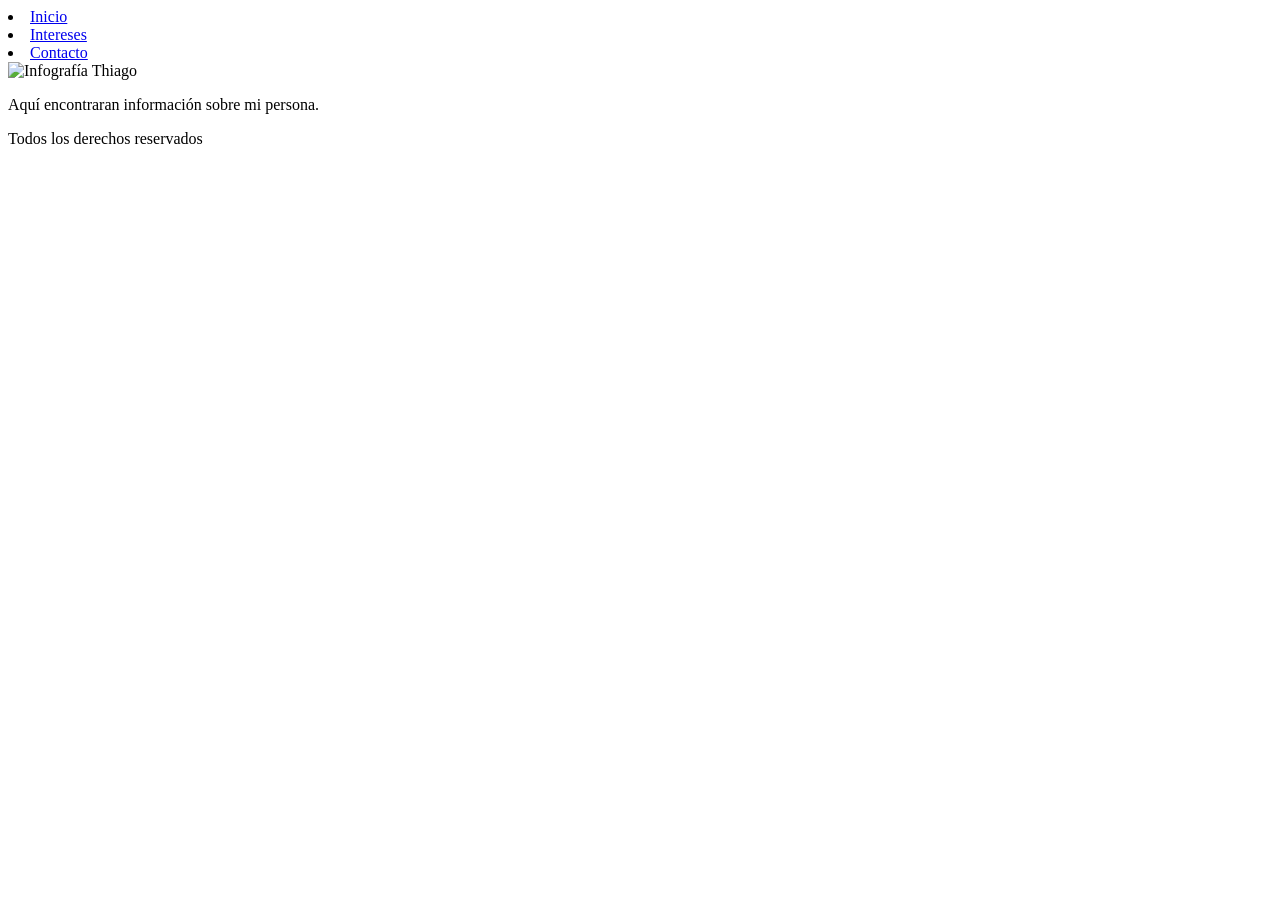
==== index.html @ ac8d024b "v1.0 Versión inicial" ====
<!DOCTYPE html>
<html lang="es">
<head>
    <meta charset="UTF-8">
    <meta name="viewport" content="width=device-width, initial-scale=1.0">
    <title>Mi primer sitio</title>
</head>
<body>
    <header>
        <nav>
            <li><a href="index.html">Inicio</a></li>
            <li><a href="intereses.html">Intereses</a></li>
            <li><a href="Contacto.html">Contacto</a></li>
        </nav>
    </header>
    <main>
        <img src="img/foto.png" alt="Infografía Thiago">
        <p>Aquí encontraran información sobre mi persona.</p>
    </main>
    <footer>
<p>Todos los derechos reservados</p>
    </footer>
</body>
</html>
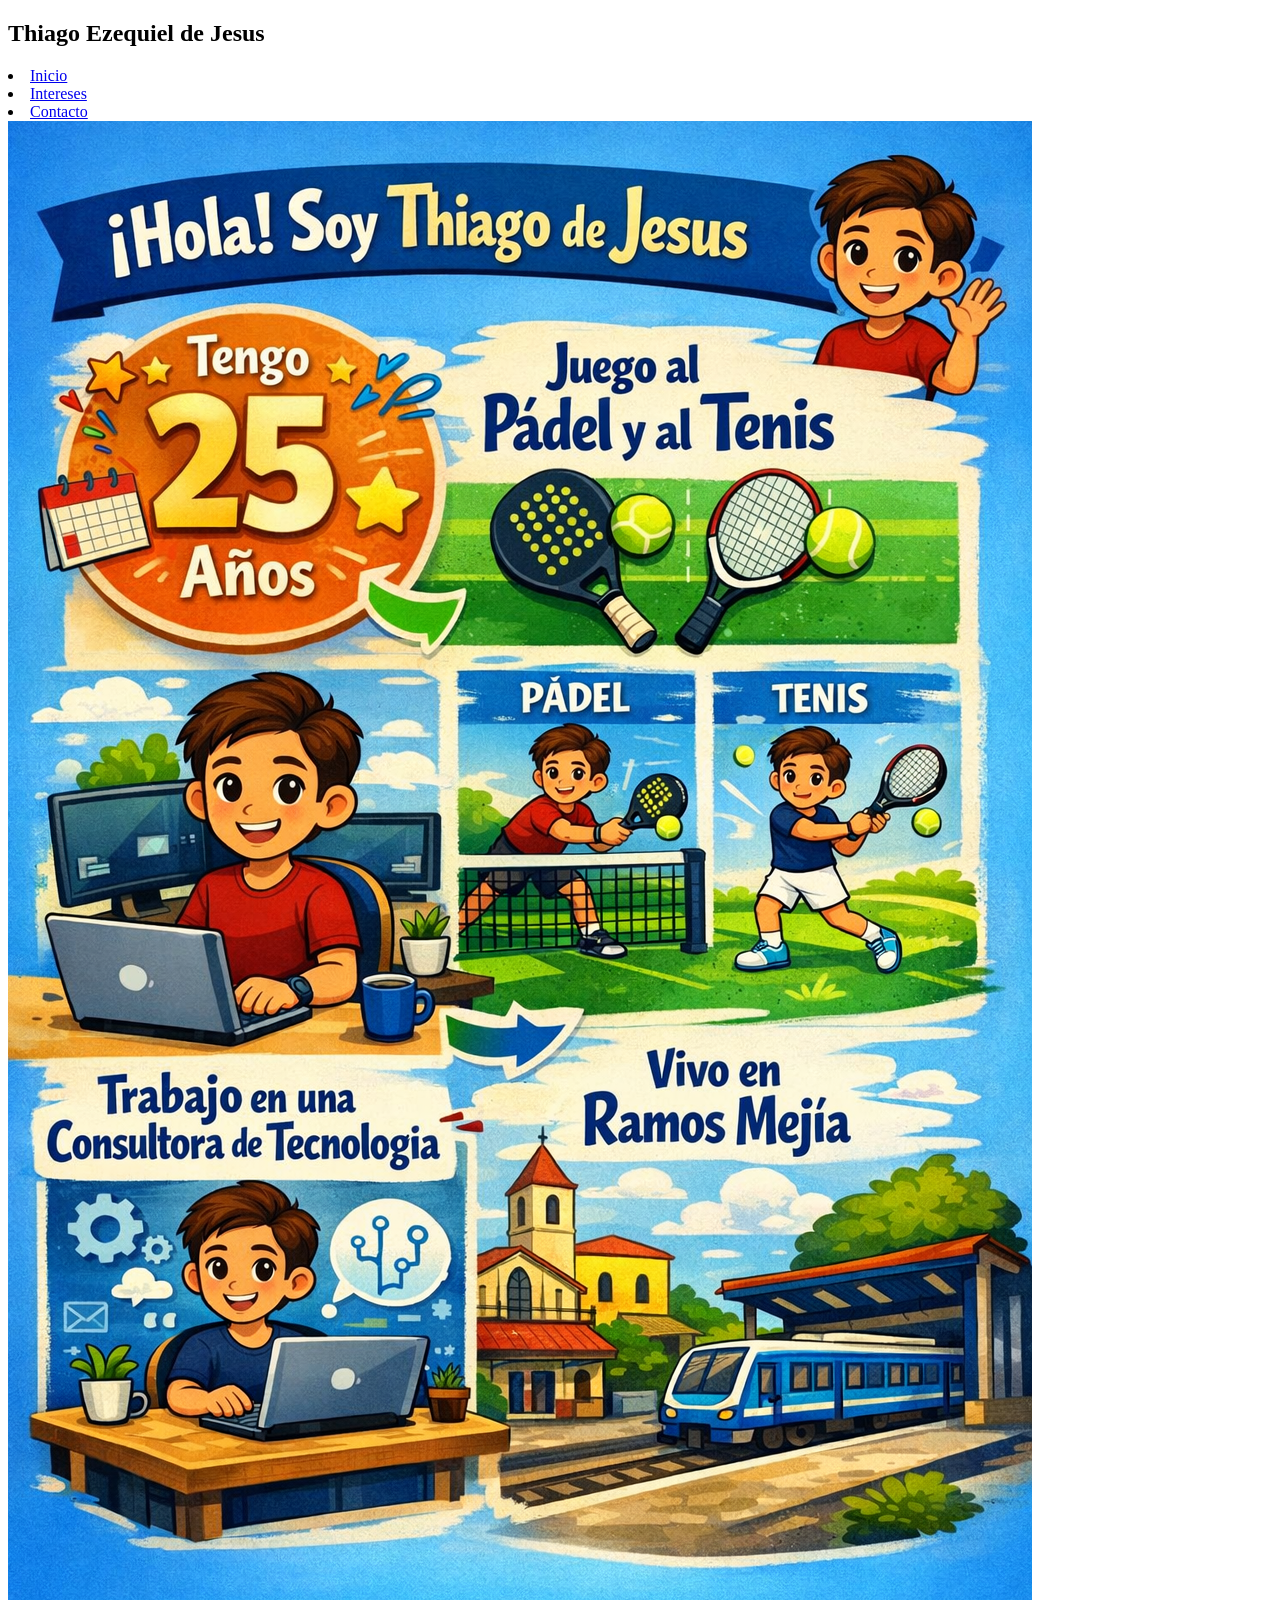
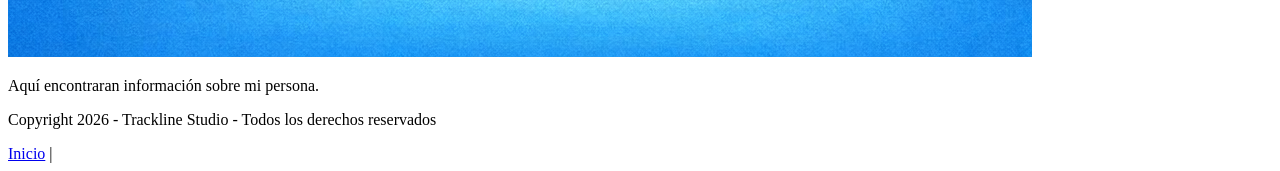
==== commit 6d273dbc: "Update index - Tarea 4.html" ====
--- a/index.html
+++ b/index.html
@@ -3,22 +3,30 @@
 <head>
     <meta charset="UTF-8">
     <meta name="viewport" content="width=device-width, initial-scale=1.0">
-    <title>Mi primer sitio</title>
+    <title>Thiago Ezequiel de Jesus</title>
+    <link rel="stylesheet" href="estilos.css">
 </head>
-<body>
-    <header>
+<body class="home-page">
+    <header class="site-header">
         <nav>
+            <h2>Thiago Ezequiel de Jesus</h2>
             <li><a href="index.html">Inicio</a></li>
             <li><a href="intereses.html">Intereses</a></li>
-            <li><a href="Contacto.html">Contacto</a></li>
+            <li><a href="contacto.html">Contacto</a></li>
+        </nav>
         </nav>
     </header>
-    <main>
+    <main class="page-shell">
         <img src="img/foto.png" alt="Infografía Thiago">
         <p>Aquí encontraran información sobre mi persona.</p>
     </main>
-    <footer>
-<p>Todos los derechos reservados</p>
+    <footer class="site-footer">
+        <div class="footer-inner">
+            <p>Copyright 2026 - Trackline Studio - Todos los derechos reservados</p>
+            <div class="footer-bottom">
+                <a href="index.html">Inicio</a> |
+            </div>
+        </div>
     </footer>
 </body>
-</html>+</html>
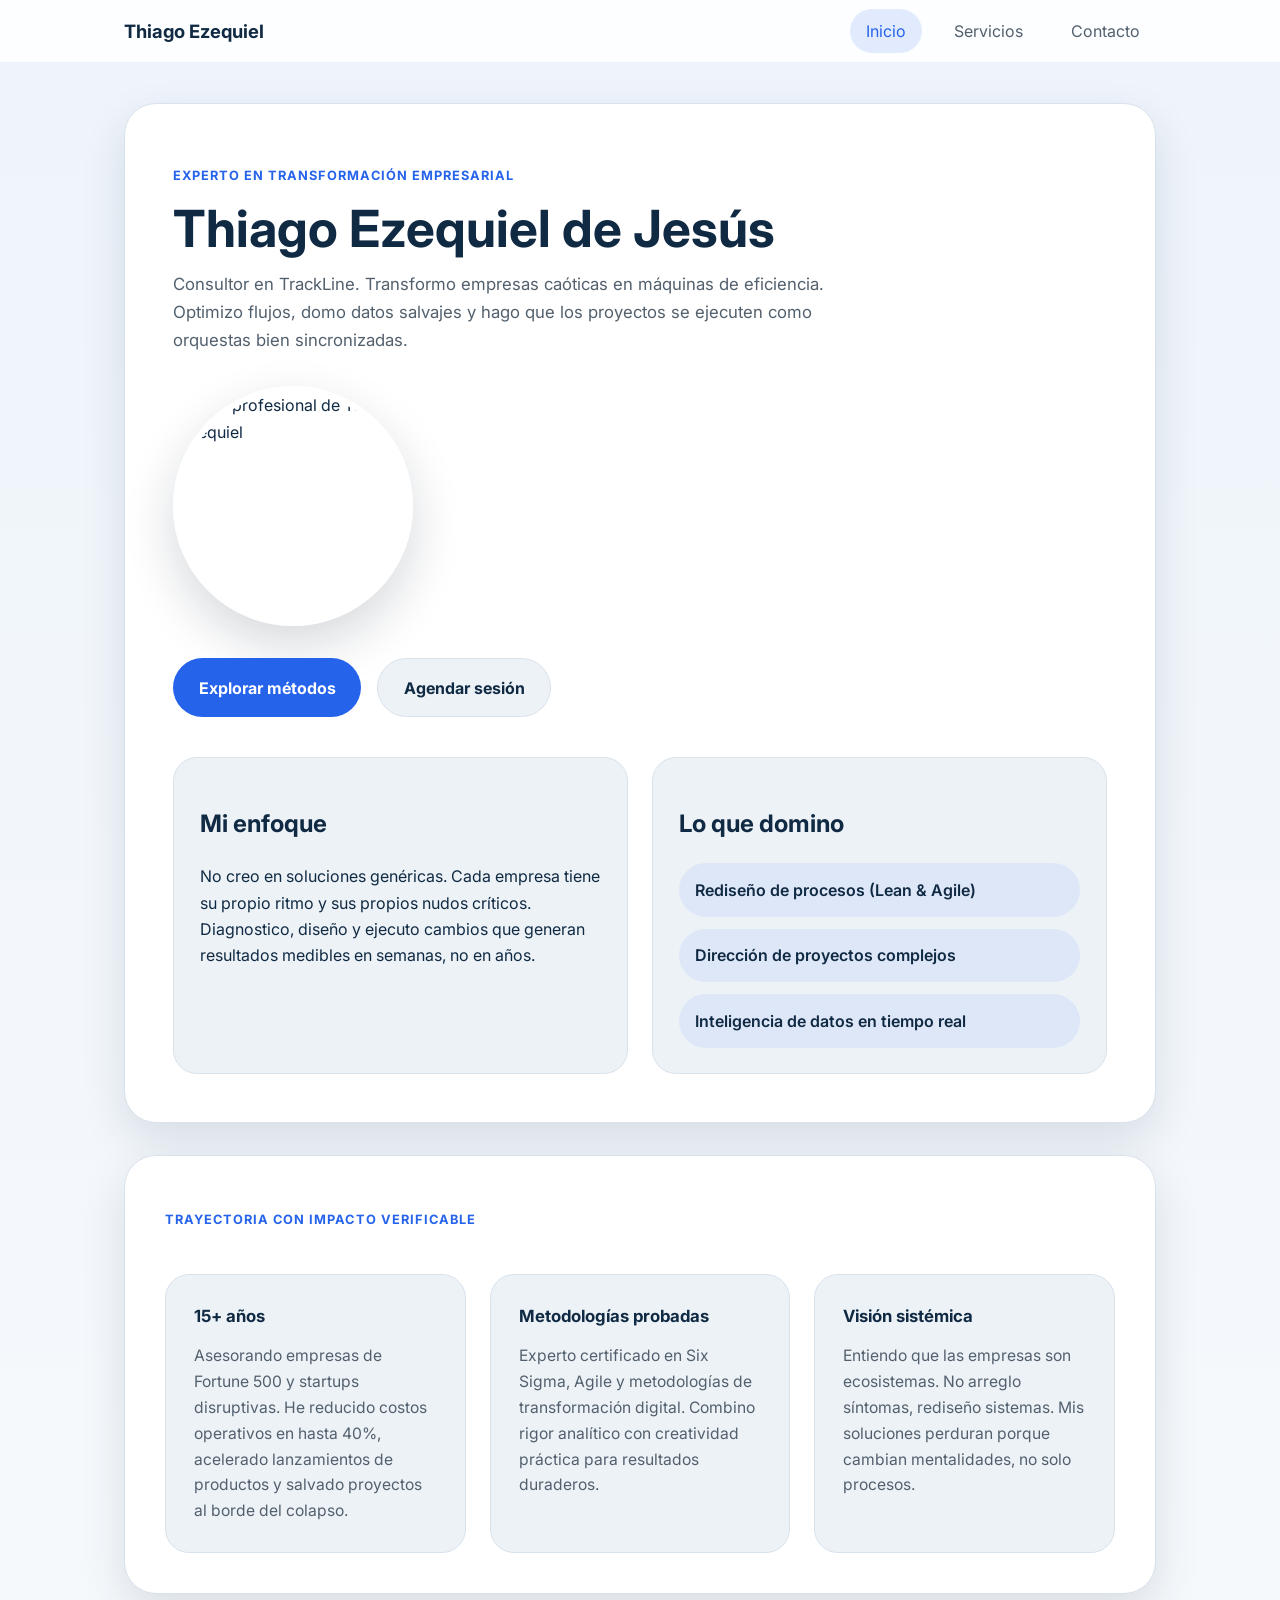
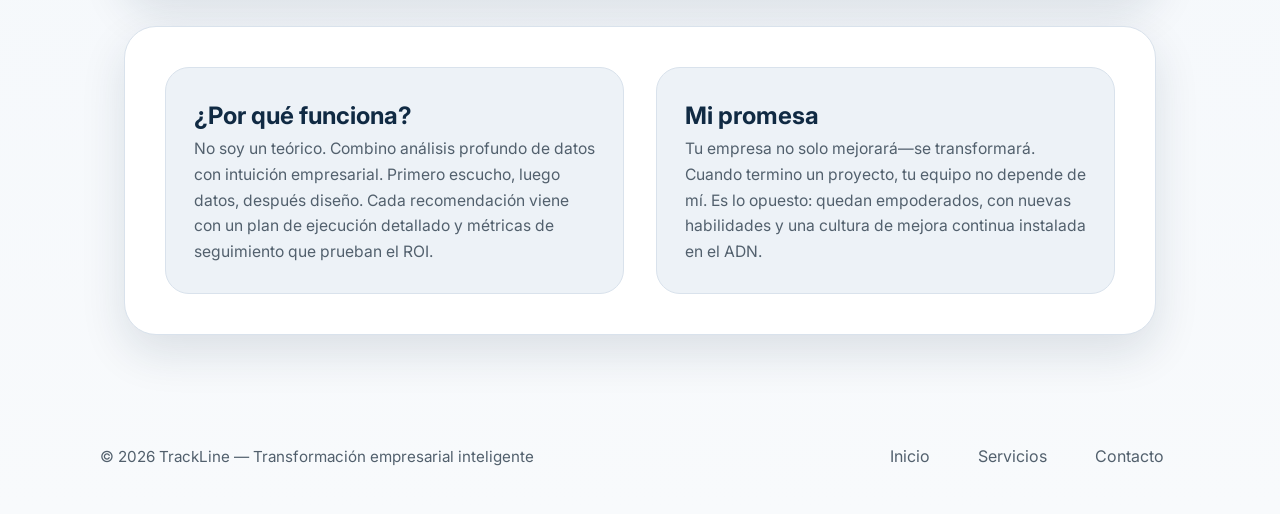
==== commit 5d08185a: "Actualización a perfil profesional" ====
--- a/index.html
+++ b/index.html
@@ -3,29 +3,92 @@
 <head>
     <meta charset="UTF-8">
     <meta name="viewport" content="width=device-width, initial-scale=1.0">
-    <title>Thiago Ezequiel de Jesus</title>
+    <title>Thiago Ezequiel — Consultor en TrackLine</title>
     <link rel="stylesheet" href="estilos.css">
 </head>
-<body class="home-page">
+<body>
     <header class="site-header">
-        <nav>
-            <h2>Thiago Ezequiel de Jesus</h2>
-            <li><a href="index.html">Inicio</a></li>
-            <li><a href="intereses.html">Intereses</a></li>
-            <li><a href="contacto.html">Contacto</a></li>
-        </nav>
-        </nav>
+        <div class="nav-inner">
+            <a class="brand" href="index.html">Thiago Ezequiel</a>
+            <nav aria-label="Navegación principal">
+                <ul>
+                    <li><a href="index.html" class="active">Inicio</a></li>
+                    <li><a href="intereses.html">Servicios</a></li>
+                    <li><a href="contacto.html">Contacto</a></li>
+                </ul>
+            </nav>
+        </div>
     </header>
+
     <main class="page-shell">
-        <img src="img/foto.png" alt="Infografía Thiago">
-        <p>Aquí encontraran información sobre mi persona.</p>
+        <section class="hero-panel">
+            <p class="eyebrow">Experto en transformación empresarial</p>
+            <h1>Thiago Ezequiel de Jesús</h1>
+            <p class="hero-copy">Consultor en TrackLine. Transformo empresas caóticas en máquinas de eficiencia. Optimizo flujos, domo datos salvajes y hago que los proyectos se ejecuten como orquestas bien sincronizadas.</p>
+
+            <div class="hero-portrait">
+                <img class="profile-image" src="img/foto.jpg" alt="Foto profesional de Thiago Ezequiel">
+            </div>
+
+            <div class="hero-actions">
+                <a class="btn btn-primary" href="intereses.html">Explorar métodos</a>
+                <a class="btn btn-secondary" href="contacto.html">Agendar sesión</a>
+            </div>
+
+            <div class="hero-grid">
+                <article>
+                    <h2>Mi enfoque</h2>
+                    <p>No creo en soluciones genéricas. Cada empresa tiene su propio ritmo y sus propios nudos críticos. Diagnostico, diseño y ejecuto cambios que generan resultados medibles en semanas, no en años.</p>
+                </article>
+                <article>
+                    <h2>Lo que domino</h2>
+                    <ul class="hero-list">
+                        <li>Rediseño de procesos (Lean & Agile)</li>
+                        <li>Dirección de proyectos complejos</li>
+                        <li>Inteligencia de datos en tiempo real</li>
+                    </ul>
+                </article>
+            </div>
+        </section>
+
+        <section class="section-block">
+            <p class="section-label">Trayectoria con impacto verificable</p>
+            <div class="cards-grid">
+                <article class="card">
+                    <strong>15+ años</strong>
+                    <p>Asesorando empresas de Fortune 500 y startups disruptivas. He reducido costos operativos en hasta 40%, acelerado lanzamientos de productos y salvado proyectos al borde del colapso.</p>
+                </article>
+                <article class="card">
+                    <strong>Metodologías probadas</strong>
+                    <p>Experto certificado en Six Sigma, Agile y metodologías de transformación digital. Combino rigor analítico con creatividad práctica para resultados duraderos.</p>
+                </article>
+                <article class="card">
+                    <strong>Visión sistémica</strong>
+                    <p>Entiendo que las empresas son ecosistemas. No arreglo síntomas, rediseño sistemas. Mis soluciones perduran porque cambian mentalidades, no solo procesos.</p>
+                </article>
+            </div>
+        </section>
+
+        <section class="section-block split-block">
+            <article>
+                <h2>¿Por qué funciona?</h2>
+                <p>No soy un teórico. Combino análisis profundo de datos con intuición empresarial. Primero escucho, luego datos, después diseño. Cada recomendación viene con un plan de ejecución detallado y métricas de seguimiento que prueban el ROI.</p>
+            </article>
+            <article>
+                <h2>Mi promesa</h2>
+                <p>Tu empresa no solo mejorará—se transformará. Cuando termino un proyecto, tu equipo no depende de mí. Es lo opuesto: quedan empoderados, con nuevas habilidades y una cultura de mejora continua instalada en el ADN.</p>
+            </article>
+        </section>
     </main>
+
     <footer class="site-footer">
         <div class="footer-inner">
-            <p>Copyright 2026 - Trackline Studio - Todos los derechos reservados</p>
-            <div class="footer-bottom">
-                <a href="index.html">Inicio</a> |
-            </div>
+            <p>© 2026 TrackLine — Transformación empresarial inteligente</p>
+            <nav aria-label="Navegación secundaria">
+                <a href="index.html">Inicio</a>
+                <a href="intereses.html">Servicios</a>
+                <a href="contacto.html">Contacto</a>
+            </nav>
         </div>
     </footer>
 </body>
--- a/estilos.css
+++ b/estilos.css
@@ -0,0 +1,411 @@
+@import url("https://fonts.googleapis.com/css2?family=Inter:wght@400;500;600;700&display=swap");
+
+:root {
+    --bg: #f5f7fb;
+    --surface: #ffffff;
+    --surface-strong: #edf2f7;
+    --text: #102a43;
+    --muted: #52606d;
+    --accent: #2563eb;
+    --accent-soft: rgba(37, 99, 235, 0.12);
+    --border: #d9e2ec;
+    --shadow: 0 18px 45px rgba(16, 42, 67, 0.12);
+}
+
+* {
+    box-sizing: border-box;
+}
+
+html {
+    scroll-behavior: smooth;
+}
+
+body {
+    margin: 0;
+    min-height: 100vh;
+    font-family: "Inter", system-ui, sans-serif;
+    color: var(--text);
+    background: linear-gradient(180deg, #eef4fb 0%, #f8fafc 100%);
+    line-height: 1.65;
+}
+
+img {
+    max-width: 100%;
+    display: block;
+}
+
+button,
+input,
+textarea {
+    font: inherit;
+}
+
+.site-header {
+    background: rgba(255, 255, 255, 0.85);
+    backdrop-filter: blur(12px);
+    position: sticky;
+    top: 0;
+    z-index: 10;
+    border-bottom: 1px solid rgba(148, 163, 184, 0.15);
+}
+
+.nav-inner {
+    max-width: 1080px;
+    margin: 0 auto;
+    padding: 1rem 1.5rem;
+    display: flex;
+    align-items: center;
+    justify-content: space-between;
+    gap: 1rem;
+}
+
+.brand {
+    color: var(--text);
+    text-decoration: none;
+    font-weight: 700;
+    font-size: 1.15rem;
+}
+
+nav ul {
+    list-style: none;
+    display: flex;
+    gap: 1rem;
+    margin: 0;
+    padding: 0;
+    flex-wrap: wrap;
+}
+
+nav a {
+    color: var(--muted);
+    text-decoration: none;
+    padding: 0.75rem 1rem;
+    border-radius: 999px;
+    transition: background 0.25s ease, color 0.25s ease;
+}
+
+nav a:hover,
+nav a.active {
+    background: var(--accent-soft);
+    color: var(--accent);
+}
+
+.page-shell {
+    width: min(1080px, 100%);
+    margin: 0 auto;
+    padding: 2.5rem 1.5rem 4rem;
+    display: grid;
+    gap: 2rem;
+}
+
+.hero-panel,
+.section-block,
+.contact-grid,
+.cards-grid {
+    width: 100%;
+}
+
+.hero-panel {
+    background: var(--surface);
+    border: 1px solid var(--border);
+    border-radius: 32px;
+    padding: 3rem;
+    box-shadow: var(--shadow);
+}
+
+.eyebrow,
+.section-label {
+    display: inline-flex;
+    margin-bottom: 1rem;
+    color: var(--accent);
+    font-weight: 700;
+    letter-spacing: 0.08em;
+    text-transform: uppercase;
+    font-size: 0.8rem;
+}
+
+.hero-panel h1,
+.section-block h1,
+.card h2,
+.split-block h2,
+.form-card h2 {
+    margin: 0;
+    color: var(--text);
+}
+
+.hero-panel h1 {
+    font-size: clamp(2.5rem, 4vw, 4rem);
+    line-height: 1.02;
+    margin-bottom: 1rem;
+}
+
+.hero-copy,
+.section-copy,
+.card p,
+.split-block p,
+.contact-details li,
+form label {
+    color: var(--muted);
+}
+
+.hero-copy {
+    max-width: 700px;
+    font-size: 1.05rem;
+    margin-bottom: 2rem;
+}
+
+.hero-actions {
+    display: flex;
+    flex-wrap: wrap;
+    gap: 1rem;
+    margin-bottom: 2.5rem;
+}
+
+.btn {
+    display: inline-flex;
+    align-items: center;
+    justify-content: center;
+    padding: 0.95rem 1.6rem;
+    border-radius: 999px;
+    font-weight: 700;
+    text-decoration: none;
+    transition: transform 0.2s ease, box-shadow 0.2s ease, background 0.2s ease;
+}
+
+.btn-primary {
+    background: var(--accent);
+    color: #fff;
+}
+
+.btn-secondary {
+    background: var(--surface-strong);
+    color: var(--text);
+    border: 1px solid var(--border);
+}
+
+.btn:hover {
+    transform: translateY(-2px);
+    box-shadow: 0 14px 30px rgba(37, 99, 235, 0.18);
+}
+
+.hero-grid {
+    display: grid;
+    gap: 1.5rem;
+    grid-template-columns: repeat(2, minmax(0, 1fr));
+}
+
+.hero-grid article {
+    background: var(--surface-strong);
+    border: 1px solid var(--border);
+    border-radius: 24px;
+    padding: 1.6rem;
+}
+
+.hero-list {
+    list-style: none;
+    margin: 1rem 0 0;
+    padding: 0;
+    display: grid;
+    gap: 0.75rem;
+}
+
+.hero-list li {
+    padding: 0.85rem 1rem;
+    background: rgba(37, 99, 235, 0.08);
+    border-radius: 999px;
+    color: var(--text);
+    font-weight: 600;
+}
+
+.section-block {
+    background: var(--surface);
+    border: 1px solid var(--border);
+    border-radius: 32px;
+    padding: 2.5rem;
+    box-shadow: var(--shadow);
+}
+
+.cards-grid {
+    display: grid;
+    gap: 1.5rem;
+    grid-template-columns: repeat(3, minmax(0, 1fr));
+    margin-top: 1.75rem;
+}
+
+.card {
+    background: var(--surface-strong);
+    border: 1px solid var(--border);
+    border-radius: 24px;
+    padding: 1.75rem;
+}
+
+.card strong,
+.card h2 {
+    display: block;
+    margin-bottom: 0.75rem;
+    color: var(--text);
+    font-size: 1.05rem;
+}
+
+.card p,
+.split-block p,
+.contact-details li {
+    margin: 0;
+    font-size: 0.98rem;
+}
+
+.split-block {
+    display: grid;
+    grid-template-columns: repeat(2, minmax(0, 1fr));
+    gap: 2rem;
+}
+
+.split-block article {
+    background: var(--surface-strong);
+    border: 1px solid var(--border);
+    border-radius: 24px;
+    padding: 1.75rem;
+}
+
+.hero-portrait {
+    margin: 0 0 2rem;
+}
+
+.profile-image {
+    width: min(100%, 240px);
+    aspect-ratio: 1 / 1;
+    object-fit: cover;
+    border-radius: 50%;
+    border: 6px solid rgba(255, 255, 255, 0.95);
+    box-shadow: 0 20px 50px rgba(15, 23, 42, 0.16);
+    margin: 0;
+}
+
+.contact-grid {
+    display: grid;
+    gap: 1.5rem;
+    grid-template-columns: 1.3fr 1.7fr;
+}
+
+.contact-details {
+    list-style: none;
+    padding: 0;
+    margin: 1rem 0 0;
+    display: grid;
+    gap: 0.9rem;
+}
+
+.contact-details li {
+    color: var(--muted);
+}
+
+.contact-details a {
+    color: var(--accent);
+    text-decoration: none;
+}
+
+.card.form-card {
+    display: grid;
+    gap: 1rem;
+}
+
+form {
+    display: grid;
+    gap: 1rem;
+}
+
+form label {
+    font-size: 0.94rem;
+    font-weight: 600;
+    color: var(--text);
+}
+
+form input,
+form textarea {
+    width: 100%;
+    padding: 0.95rem 1rem;
+    border-radius: 16px;
+    border: 1px solid var(--border);
+    background: var(--surface);
+    color: var(--text);
+    outline: none;
+    transition: border-color 0.2s ease, box-shadow 0.2s ease;
+}
+
+form input:focus,
+form textarea:focus {
+    border-color: rgba(37, 99, 235, 0.5);
+    box-shadow: 0 0 0 4px rgba(37, 99, 235, 0.08);
+}
+
+footer {
+    padding: 2rem 1.5rem;
+    background: transparent;
+}
+
+.footer-inner {
+    max-width: 1080px;
+    margin: 0 auto;
+    display: flex;
+    gap: 1rem;
+    justify-content: space-between;
+    align-items: center;
+    flex-wrap: wrap;
+}
+
+footer p {
+    margin: 0;
+    color: var(--muted);
+    font-size: 0.95rem;
+}
+
+footer nav {
+    display: flex;
+    gap: 1rem;
+    flex-wrap: wrap;
+}
+
+footer nav a {
+    color: var(--muted);
+    text-decoration: none;
+}
+
+@media (max-width: 980px) {
+    .hero-grid,
+    .split-block,
+    .contact-grid,
+    .cards-grid {
+        grid-template-columns: 1fr;
+    }
+}
+
+@media (max-width: 640px) {
+    .nav-inner {
+        flex-direction: column;
+        align-items: flex-start;
+    }
+
+    .hero-portrait {
+        display: flex;
+        justify-content: center;
+    }
+
+    .profile-image {
+        width: min(100%, 200px);
+    }
+
+    .page-shell {
+        padding: 1.5rem 1rem 3rem;
+    }
+
+    .hero-panel {
+        padding: 2rem;
+    }
+
+    .section-block {
+        padding: 2rem;
+    }
+
+    .hero-panel h1 {
+        font-size: 2.5rem;
+    }
+}
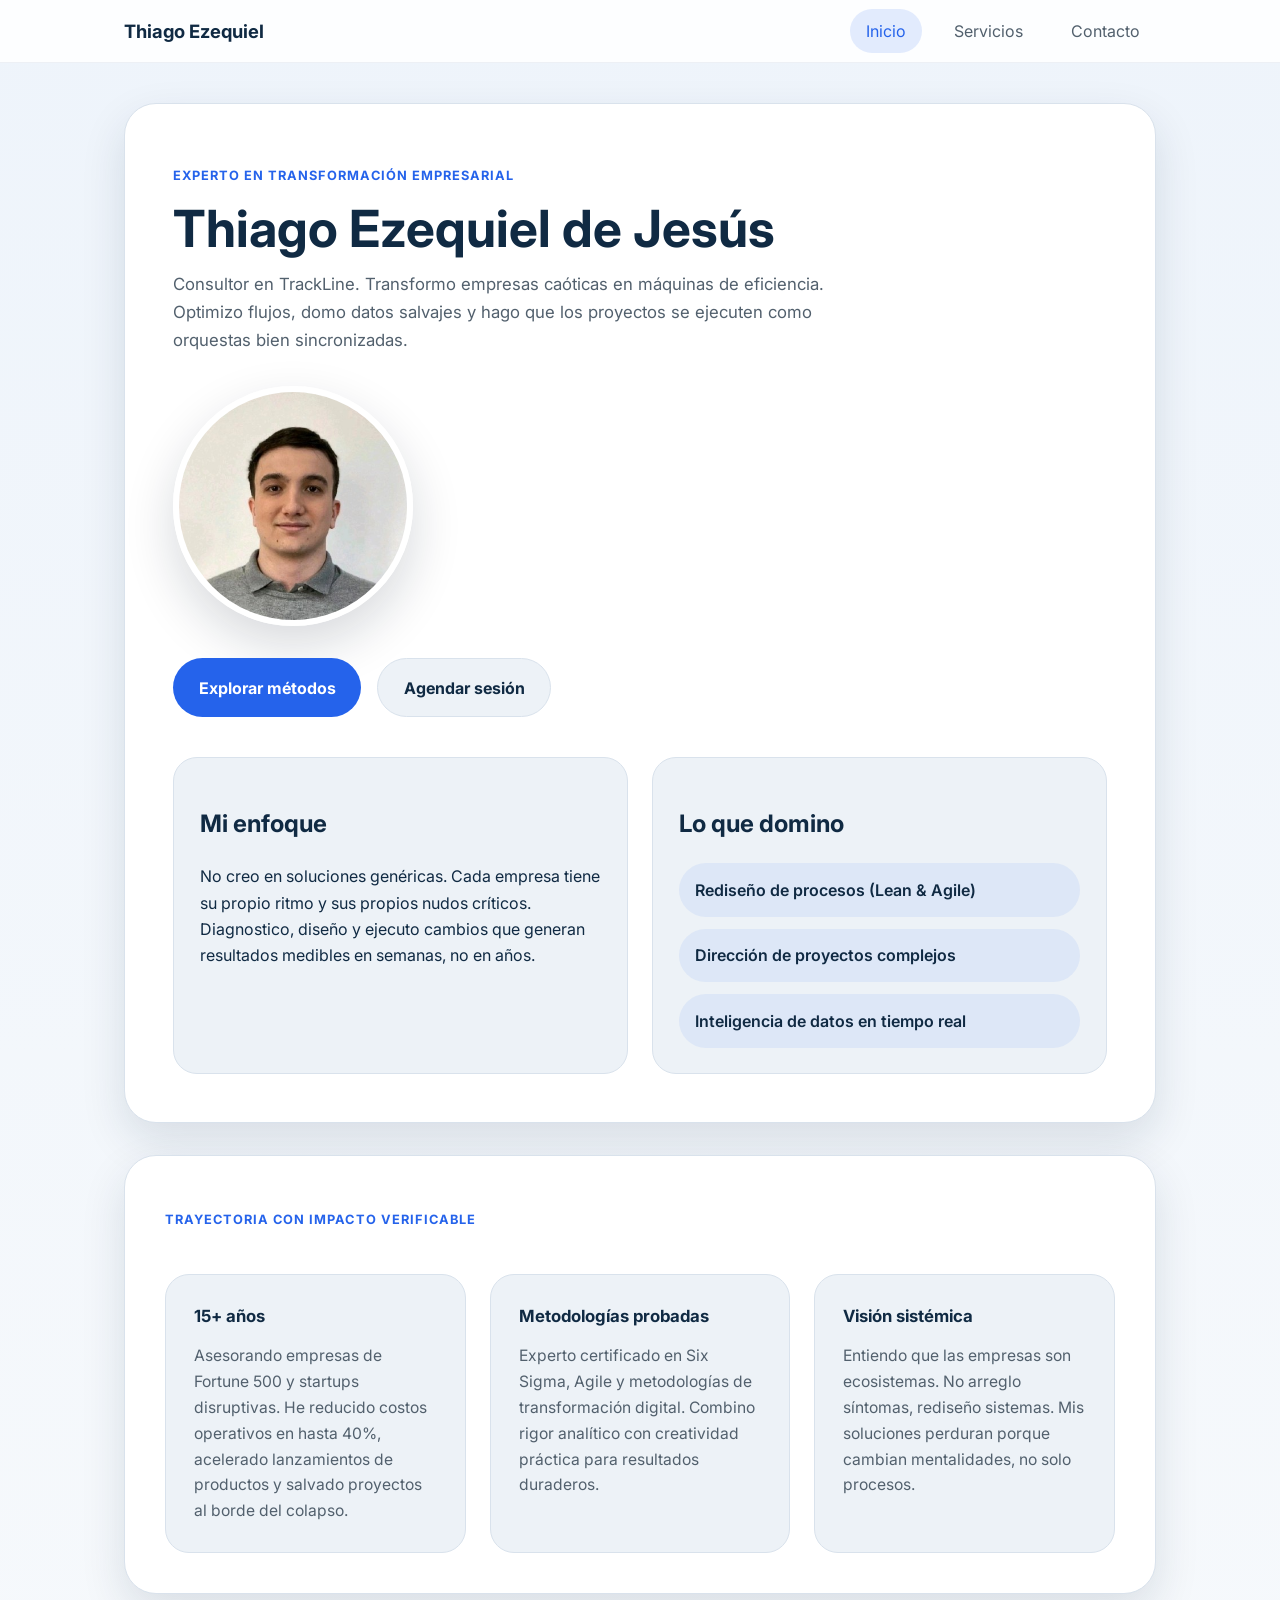
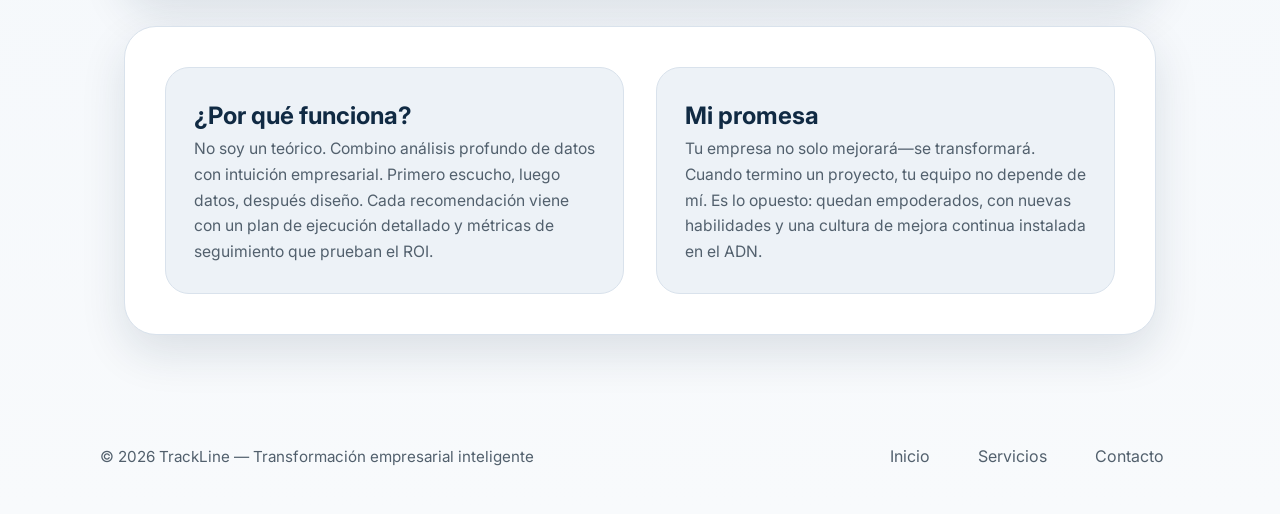
==== commit e4ae1b59: "Update index.html" ====
--- a/index.html
+++ b/index.html
@@ -27,7 +27,7 @@
             <p class="hero-copy">Consultor en TrackLine. Transformo empresas caóticas en máquinas de eficiencia. Optimizo flujos, domo datos salvajes y hago que los proyectos se ejecuten como orquestas bien sincronizadas.</p>
 
             <div class="hero-portrait">
-                <img class="profile-image" src="img/foto.jpg" alt="Foto profesional de Thiago Ezequiel">
+                <img class="profile-image" src="foto.jpg" alt="Foto profesional de Thiago Ezequiel">
             </div>
 
             <div class="hero-actions">
